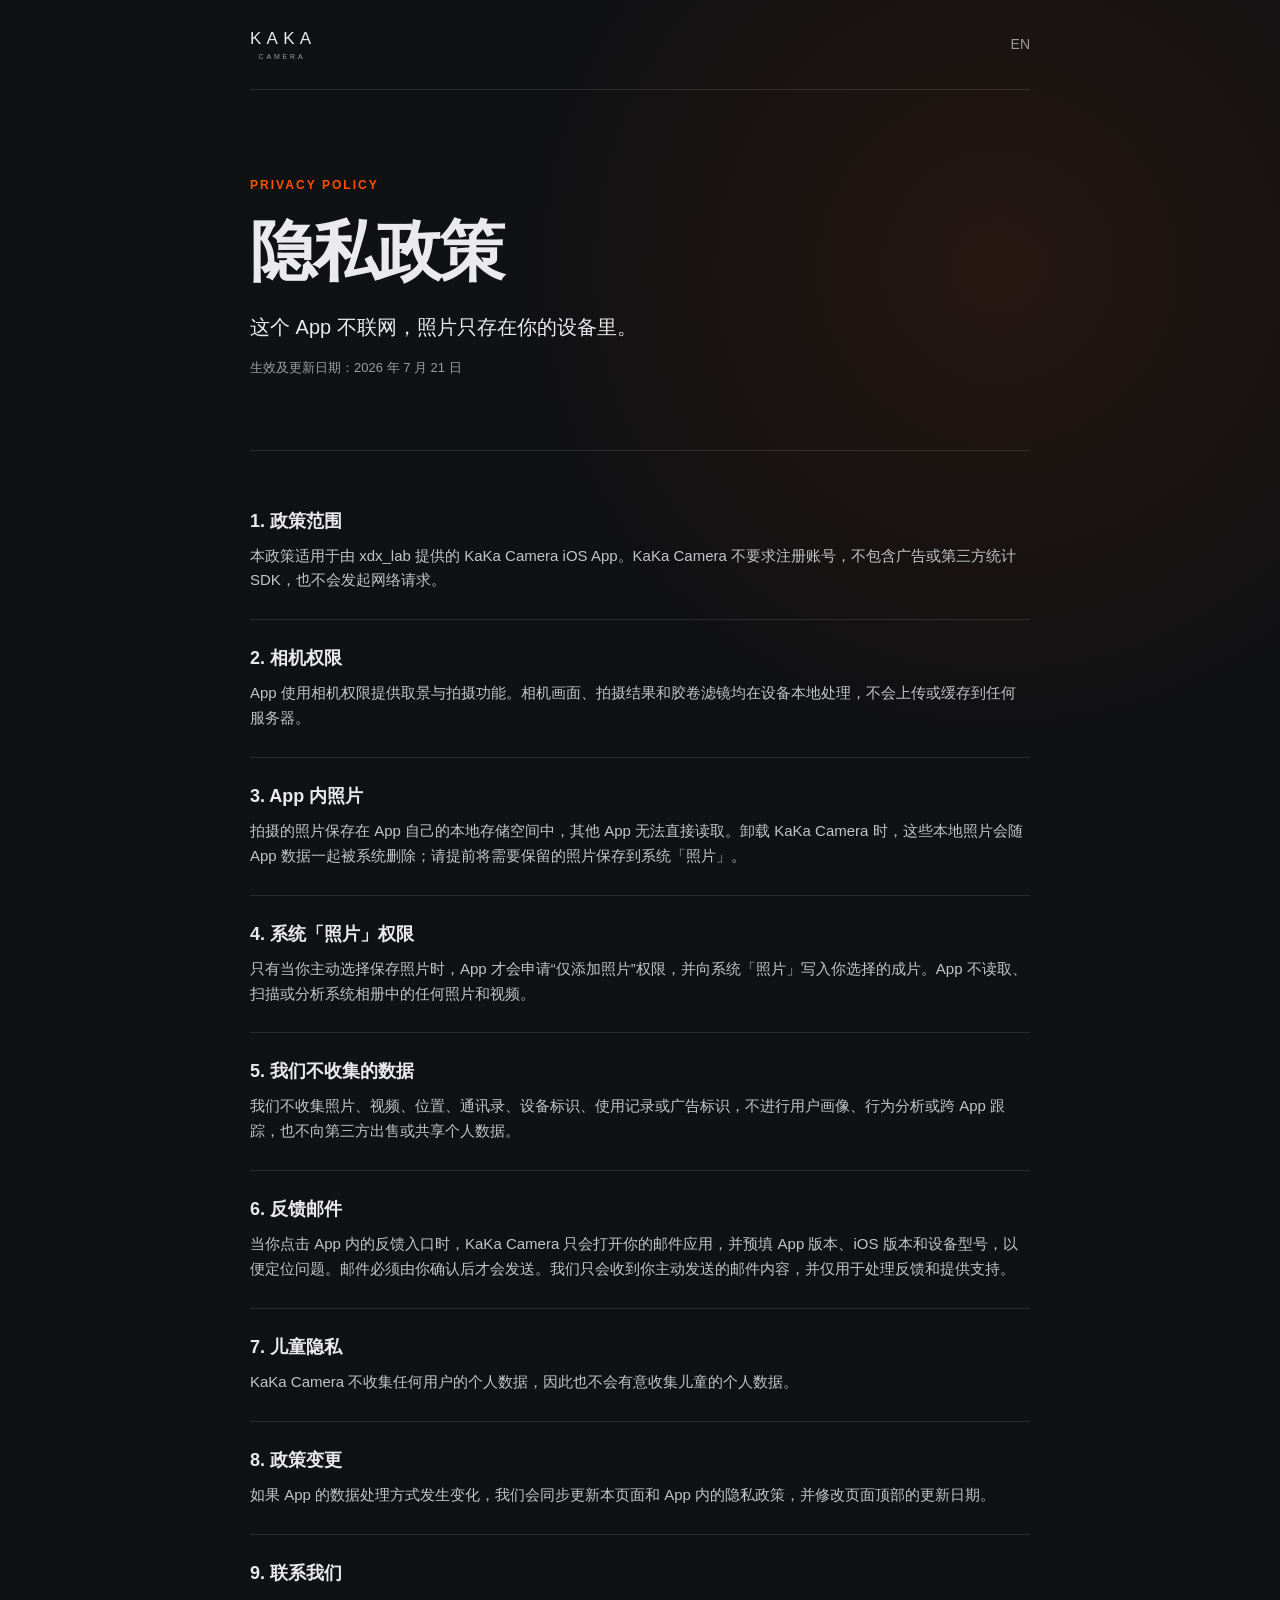
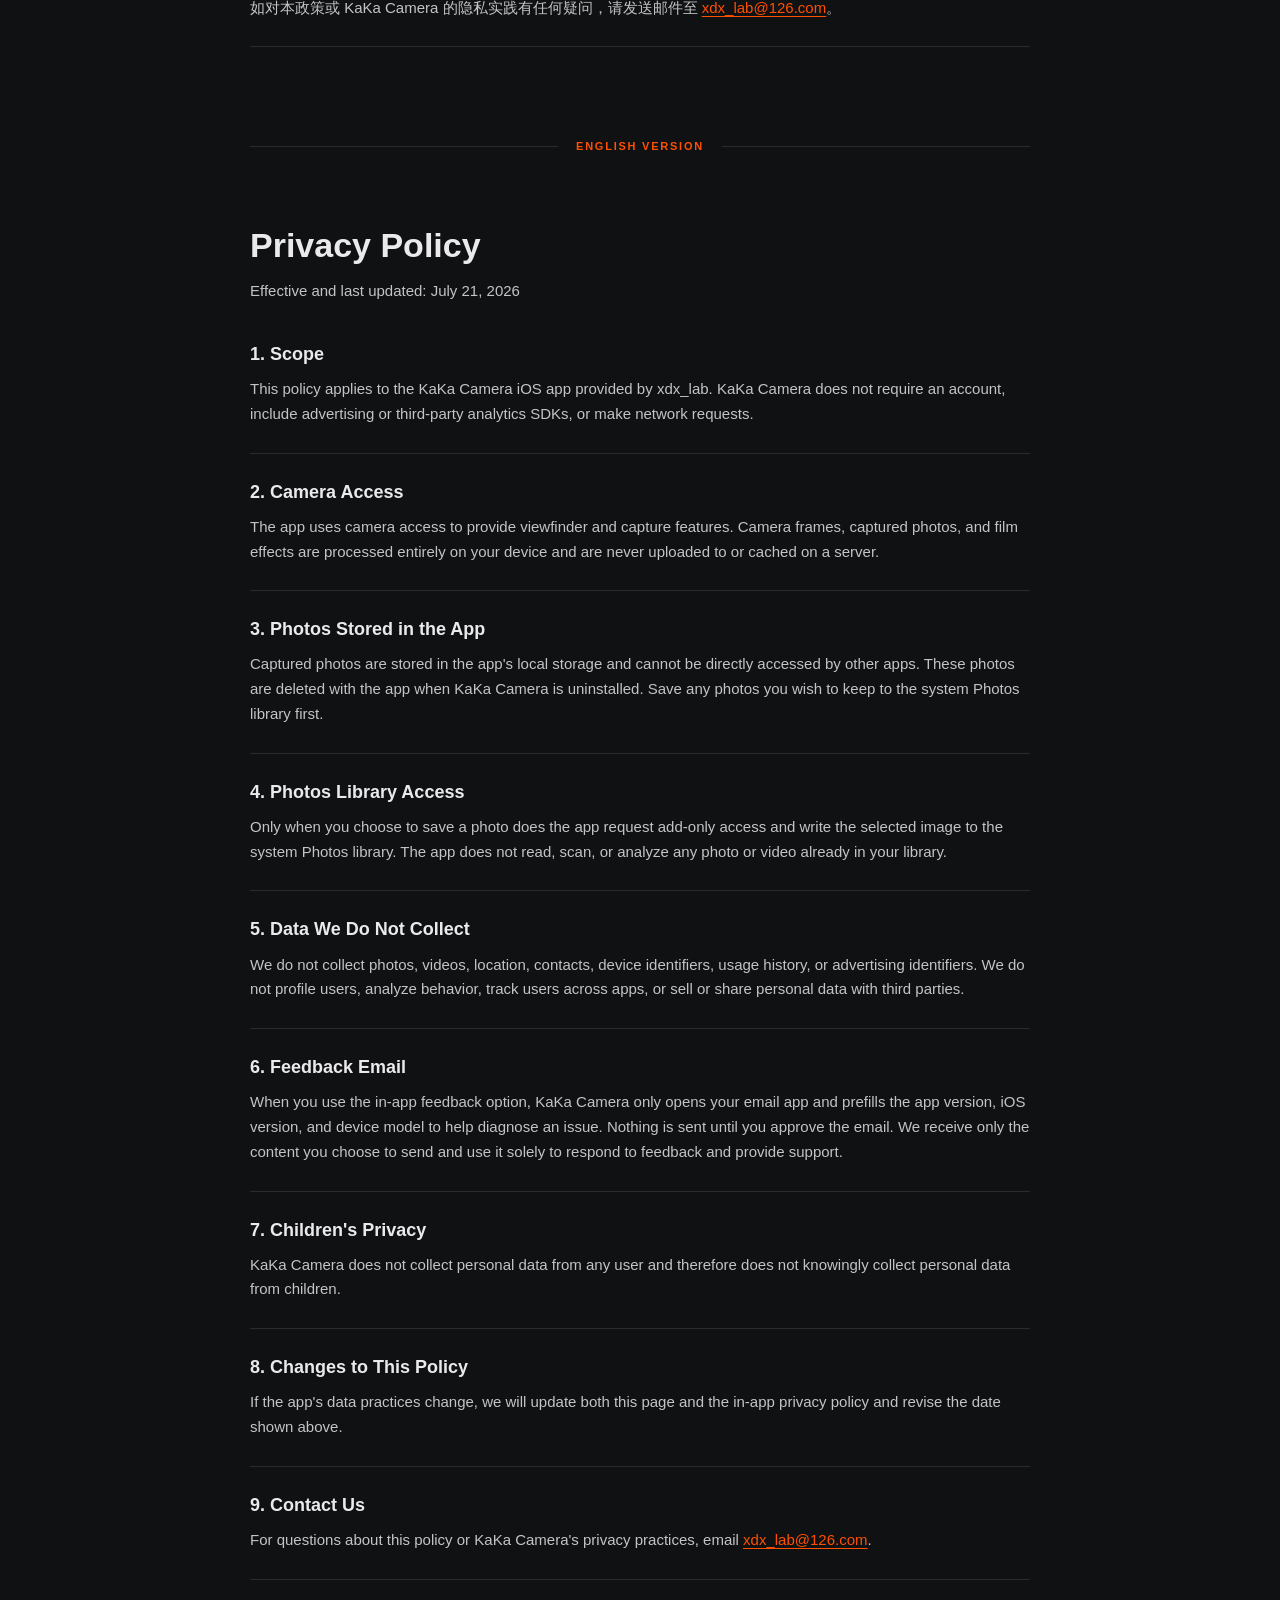
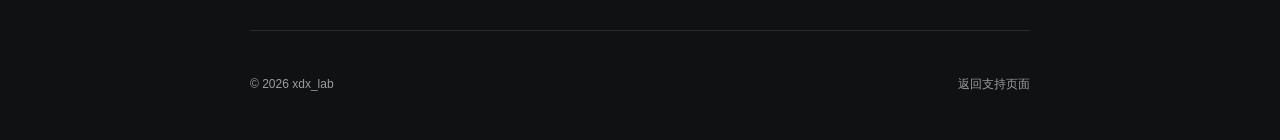
==== privacy-policy/index.html @ 262ce5a3 "Publish KaKa Camera privacy and support pages" ====
<!doctype html>
<html lang="zh-CN">
<head>
  <meta charset="utf-8">
  <meta name="viewport" content="width=device-width, initial-scale=1">
  <meta name="description" content="KaKa Camera 隐私政策：不联网、不跟踪，照片仅保存在设备本地。">
  <meta name="theme-color" content="#1a1b1d">
  <title>KaKa Camera · 隐私政策</title>
  <link rel="stylesheet" href="../styles.css">
</head>
<body>
  <main class="shell policy-shell">
    <nav class="topbar" aria-label="主导航">
      <a class="wordmark" href="../" aria-label="返回 KaKa Camera 首页">
        <span>KAKA</span>
        <small>CAMERA</small>
      </a>
      <a class="nav-link" href="#english">EN</a>
    </nav>

    <header class="policy-header">
      <div class="eyebrow">PRIVACY POLICY</div>
      <h1>隐私政策</h1>
      <p class="policy-summary">这个 App 不联网，照片只存在你的设备里。</p>
      <p class="updated">生效及更新日期：2026 年 7 月 21 日</p>
    </header>

    <article class="policy-content" aria-labelledby="policy-zh-title">
      <h2 id="policy-zh-title" class="visually-hidden">KaKa Camera 中文隐私政策</h2>

      <section>
        <h2>1. 政策范围</h2>
        <p>本政策适用于由 xdx_lab 提供的 KaKa Camera iOS App。KaKa Camera 不要求注册账号，不包含广告或第三方统计 SDK，也不会发起网络请求。</p>
      </section>

      <section>
        <h2>2. 相机权限</h2>
        <p>App 使用相机权限提供取景与拍摄功能。相机画面、拍摄结果和胶卷滤镜均在设备本地处理，不会上传或缓存到任何服务器。</p>
      </section>

      <section>
        <h2>3. App 内照片</h2>
        <p>拍摄的照片保存在 App 自己的本地存储空间中，其他 App 无法直接读取。卸载 KaKa Camera 时，这些本地照片会随 App 数据一起被系统删除；请提前将需要保留的照片保存到系统「照片」。</p>
      </section>

      <section>
        <h2>4. 系统「照片」权限</h2>
        <p>只有当你主动选择保存照片时，App 才会申请“仅添加照片”权限，并向系统「照片」写入你选择的成片。App 不读取、扫描或分析系统相册中的任何照片和视频。</p>
      </section>

      <section>
        <h2>5. 我们不收集的数据</h2>
        <p>我们不收集照片、视频、位置、通讯录、设备标识、使用记录或广告标识，不进行用户画像、行为分析或跨 App 跟踪，也不向第三方出售或共享个人数据。</p>
      </section>

      <section>
        <h2>6. 反馈邮件</h2>
        <p>当你点击 App 内的反馈入口时，KaKa Camera 只会打开你的邮件应用，并预填 App 版本、iOS 版本和设备型号，以便定位问题。邮件必须由你确认后才会发送。我们只会收到你主动发送的邮件内容，并仅用于处理反馈和提供支持。</p>
      </section>

      <section>
        <h2>7. 儿童隐私</h2>
        <p>KaKa Camera 不收集任何用户的个人数据，因此也不会有意收集儿童的个人数据。</p>
      </section>

      <section>
        <h2>8. 政策变更</h2>
        <p>如果 App 的数据处理方式发生变化，我们会同步更新本页面和 App 内的隐私政策，并修改页面顶部的更新日期。</p>
      </section>

      <section>
        <h2>9. 联系我们</h2>
        <p>如对本政策或 KaKa Camera 的隐私实践有任何疑问，请发送邮件至 <a href="mailto:xdx_lab@126.com?subject=KaKa%20Camera%20%E9%9A%90%E7%A7%81%E9%97%AE%E9%A2%98">xdx_lab@126.com</a>。</p>
      </section>
    </article>

    <div class="language-divider" role="separator"><span>ENGLISH VERSION</span></div>

    <article class="policy-content" id="english" lang="en" aria-labelledby="policy-en-title">
      <header class="english-header">
        <h2 id="policy-en-title">Privacy Policy</h2>
        <p class="updated">Effective and last updated: July 21, 2026</p>
      </header>

      <section>
        <h2>1. Scope</h2>
        <p>This policy applies to the KaKa Camera iOS app provided by xdx_lab. KaKa Camera does not require an account, include advertising or third-party analytics SDKs, or make network requests.</p>
      </section>

      <section>
        <h2>2. Camera Access</h2>
        <p>The app uses camera access to provide viewfinder and capture features. Camera frames, captured photos, and film effects are processed entirely on your device and are never uploaded to or cached on a server.</p>
      </section>

      <section>
        <h2>3. Photos Stored in the App</h2>
        <p>Captured photos are stored in the app's local storage and cannot be directly accessed by other apps. These photos are deleted with the app when KaKa Camera is uninstalled. Save any photos you wish to keep to the system Photos library first.</p>
      </section>

      <section>
        <h2>4. Photos Library Access</h2>
        <p>Only when you choose to save a photo does the app request add-only access and write the selected image to the system Photos library. The app does not read, scan, or analyze any photo or video already in your library.</p>
      </section>

      <section>
        <h2>5. Data We Do Not Collect</h2>
        <p>We do not collect photos, videos, location, contacts, device identifiers, usage history, or advertising identifiers. We do not profile users, analyze behavior, track users across apps, or sell or share personal data with third parties.</p>
      </section>

      <section>
        <h2>6. Feedback Email</h2>
        <p>When you use the in-app feedback option, KaKa Camera only opens your email app and prefills the app version, iOS version, and device model to help diagnose an issue. Nothing is sent until you approve the email. We receive only the content you choose to send and use it solely to respond to feedback and provide support.</p>
      </section>

      <section>
        <h2>7. Children's Privacy</h2>
        <p>KaKa Camera does not collect personal data from any user and therefore does not knowingly collect personal data from children.</p>
      </section>

      <section>
        <h2>8. Changes to This Policy</h2>
        <p>If the app's data practices change, we will update both this page and the in-app privacy policy and revise the date shown above.</p>
      </section>

      <section>
        <h2>9. Contact Us</h2>
        <p>For questions about this policy or KaKa Camera's privacy practices, email <a href="mailto:xdx_lab@126.com?subject=KaKa%20Camera%20Privacy">xdx_lab@126.com</a>.</p>
      </section>
    </article>

    <footer>
      <span>© 2026 xdx_lab</span>
      <a href="../">返回支持页面</a>
    </footer>
  </main>
</body>
</html>
---- styles.css ----
:root {
  color-scheme: dark;
  --background: #101113;
  --surface: #1a1b1d;
  --surface-raised: #202225;
  --text: #eaeaec;
  --muted: #9a9ca0;
  --line: rgba(255, 255, 255, 0.11);
  --accent: #fe5000;
  --accent-soft: rgba(254, 80, 0, 0.12);
  --max-width: 980px;
  font-family: -apple-system, BlinkMacSystemFont, "SF Pro Display", "PingFang SC", "Helvetica Neue", Arial, sans-serif;
}

* {
  box-sizing: border-box;
}

html {
  scroll-behavior: smooth;
}

body {
  margin: 0;
  background:
    radial-gradient(circle at 78% 8%, rgba(254, 80, 0, 0.09), transparent 30rem),
    var(--background);
  color: var(--text);
  line-height: 1.65;
  -webkit-font-smoothing: antialiased;
}

a {
  color: inherit;
}

.shell {
  width: min(calc(100% - 40px), var(--max-width));
  margin: 0 auto;
}

.topbar {
  min-height: 90px;
  display: flex;
  align-items: center;
  justify-content: space-between;
  border-bottom: 1px solid var(--line);
}

.wordmark {
  display: inline-flex;
  flex-direction: column;
  align-items: center;
  text-decoration: none;
  line-height: 1;
}

.wordmark span {
  font-size: 17px;
  font-weight: 500;
  letter-spacing: 0.31em;
  margin-right: -0.31em;
}

.wordmark small {
  margin-top: 6px;
  font-size: 7px;
  letter-spacing: 0.4em;
  margin-right: -0.4em;
  color: var(--muted);
}

.nav-link {
  color: var(--muted);
  text-decoration: none;
  font-size: 14px;
  transition: color 160ms ease;
}

.nav-link:hover,
.nav-link:focus-visible {
  color: var(--text);
}

.hero {
  padding: 108px 0 94px;
  max-width: 780px;
}

.eyebrow {
  color: var(--accent);
  font-size: 12px;
  font-weight: 700;
  letter-spacing: 0.17em;
}

.hero h1,
.policy-header h1 {
  margin: 20px 0 24px;
  font-size: clamp(46px, 8vw, 78px);
  line-height: 1.08;
  letter-spacing: -0.045em;
  font-weight: 610;
}

.lead {
  max-width: 660px;
  margin: 0;
  color: var(--muted);
  font-size: clamp(17px, 2.4vw, 20px);
}

.actions {
  display: flex;
  flex-wrap: wrap;
  gap: 12px;
  margin-top: 38px;
}

.button {
  min-height: 48px;
  display: inline-flex;
  align-items: center;
  justify-content: center;
  padding: 0 22px;
  border-radius: 999px;
  text-decoration: none;
  font-size: 14px;
  font-weight: 600;
  transition: transform 160ms ease, background-color 160ms ease;
}

.button:hover {
  transform: translateY(-1px);
}

.button.primary {
  background: var(--accent);
  color: white;
}

.button.secondary {
  border: 1px solid var(--line);
  background: rgba(255, 255, 255, 0.035);
}

.feature-grid {
  display: grid;
  grid-template-columns: repeat(3, 1fr);
  gap: 14px;
}

.card {
  min-height: 220px;
  padding: 25px;
  border: 1px solid var(--line);
  border-radius: 22px;
  background: linear-gradient(145deg, rgba(255, 255, 255, 0.045), rgba(255, 255, 255, 0.018));
}

.number {
  color: var(--accent);
  font-size: 12px;
  font-variant-numeric: tabular-nums;
}

.card h2 {
  margin: 54px 0 8px;
  font-size: 20px;
}

.card p,
.support-panel p {
  margin: 0;
  color: var(--muted);
  font-size: 14px;
}

.support-panel {
  margin: 90px 0 38px;
  padding: 34px;
  display: flex;
  align-items: center;
  justify-content: space-between;
  gap: 28px;
  border-radius: 24px;
  background: var(--surface);
  border: 1px solid var(--line);
}

.support-panel h2 {
  margin: 8px 0 6px;
  font-size: 28px;
}

.email-link {
  color: var(--accent);
  font-weight: 600;
  text-decoration: none;
  white-space: nowrap;
}

footer {
  min-height: 110px;
  display: flex;
  align-items: center;
  justify-content: space-between;
  gap: 20px;
  border-top: 1px solid var(--line);
  color: var(--muted);
  font-size: 12px;
}

footer a {
  color: var(--muted);
  text-decoration: none;
}

.policy-shell {
  max-width: 780px;
}

.policy-header {
  padding: 86px 0 58px;
  border-bottom: 1px solid var(--line);
}

.policy-header h1 {
  font-size: clamp(44px, 7vw, 66px);
}

.policy-summary {
  margin: 0 0 10px;
  font-size: 20px;
}

.updated {
  color: var(--muted);
  font-size: 13px;
}

.policy-content {
  padding: 32px 0 50px;
}

.policy-content section {
  padding: 26px 0;
  border-bottom: 1px solid var(--line);
}

.policy-content h2 {
  margin: 0 0 10px;
  font-size: 18px;
  line-height: 1.4;
}

.policy-content p {
  margin: 0;
  color: #c3c4c7;
  font-size: 15px;
}

.policy-content a {
  color: var(--accent);
  text-underline-offset: 3px;
}

.language-divider {
  display: flex;
  align-items: center;
  gap: 18px;
  margin-top: 40px;
  color: var(--accent);
  font-size: 11px;
  font-weight: 700;
  letter-spacing: 0.16em;
}

.language-divider::before,
.language-divider::after {
  content: "";
  flex: 1;
  height: 1px;
  background: var(--line);
}

.english-header {
  padding: 34px 0 12px;
}

.english-header h2 {
  font-size: 34px;
}

.visually-hidden {
  position: absolute;
  width: 1px;
  height: 1px;
  padding: 0;
  margin: -1px;
  overflow: hidden;
  clip: rect(0, 0, 0, 0);
  white-space: nowrap;
  border: 0;
}

@media (max-width: 720px) {
  .shell {
    width: min(calc(100% - 28px), var(--max-width));
  }

  .topbar {
    min-height: 76px;
  }

  .hero {
    padding: 76px 0 68px;
  }

  .feature-grid {
    grid-template-columns: 1fr;
  }

  .card {
    min-height: 170px;
  }

  .card h2 {
    margin-top: 32px;
  }

  .support-panel {
    margin-top: 60px;
    padding: 26px;
    align-items: flex-start;
    flex-direction: column;
  }

  .policy-header {
    padding: 66px 0 44px;
  }
}

@media (prefers-reduced-motion: reduce) {
  html {
    scroll-behavior: auto;
  }

  .button,
  .nav-link {
    transition: none;
  }
}
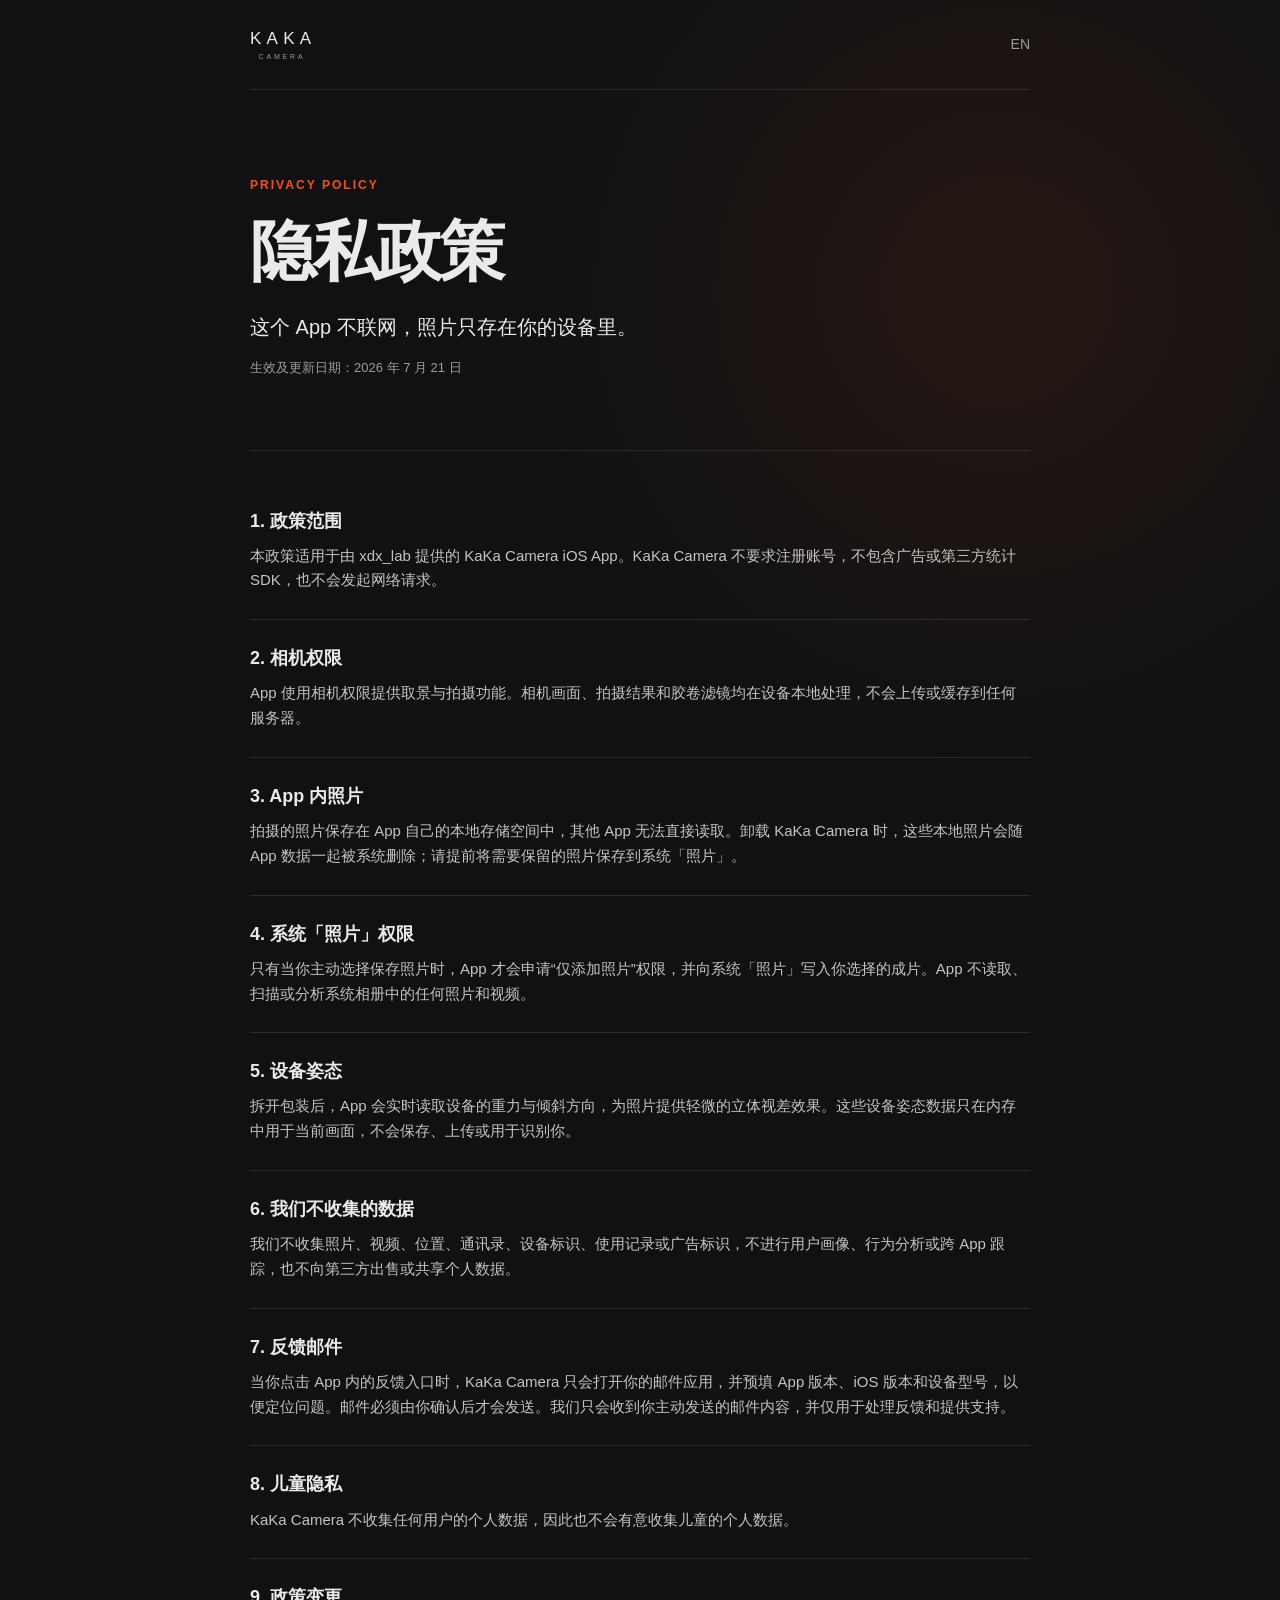
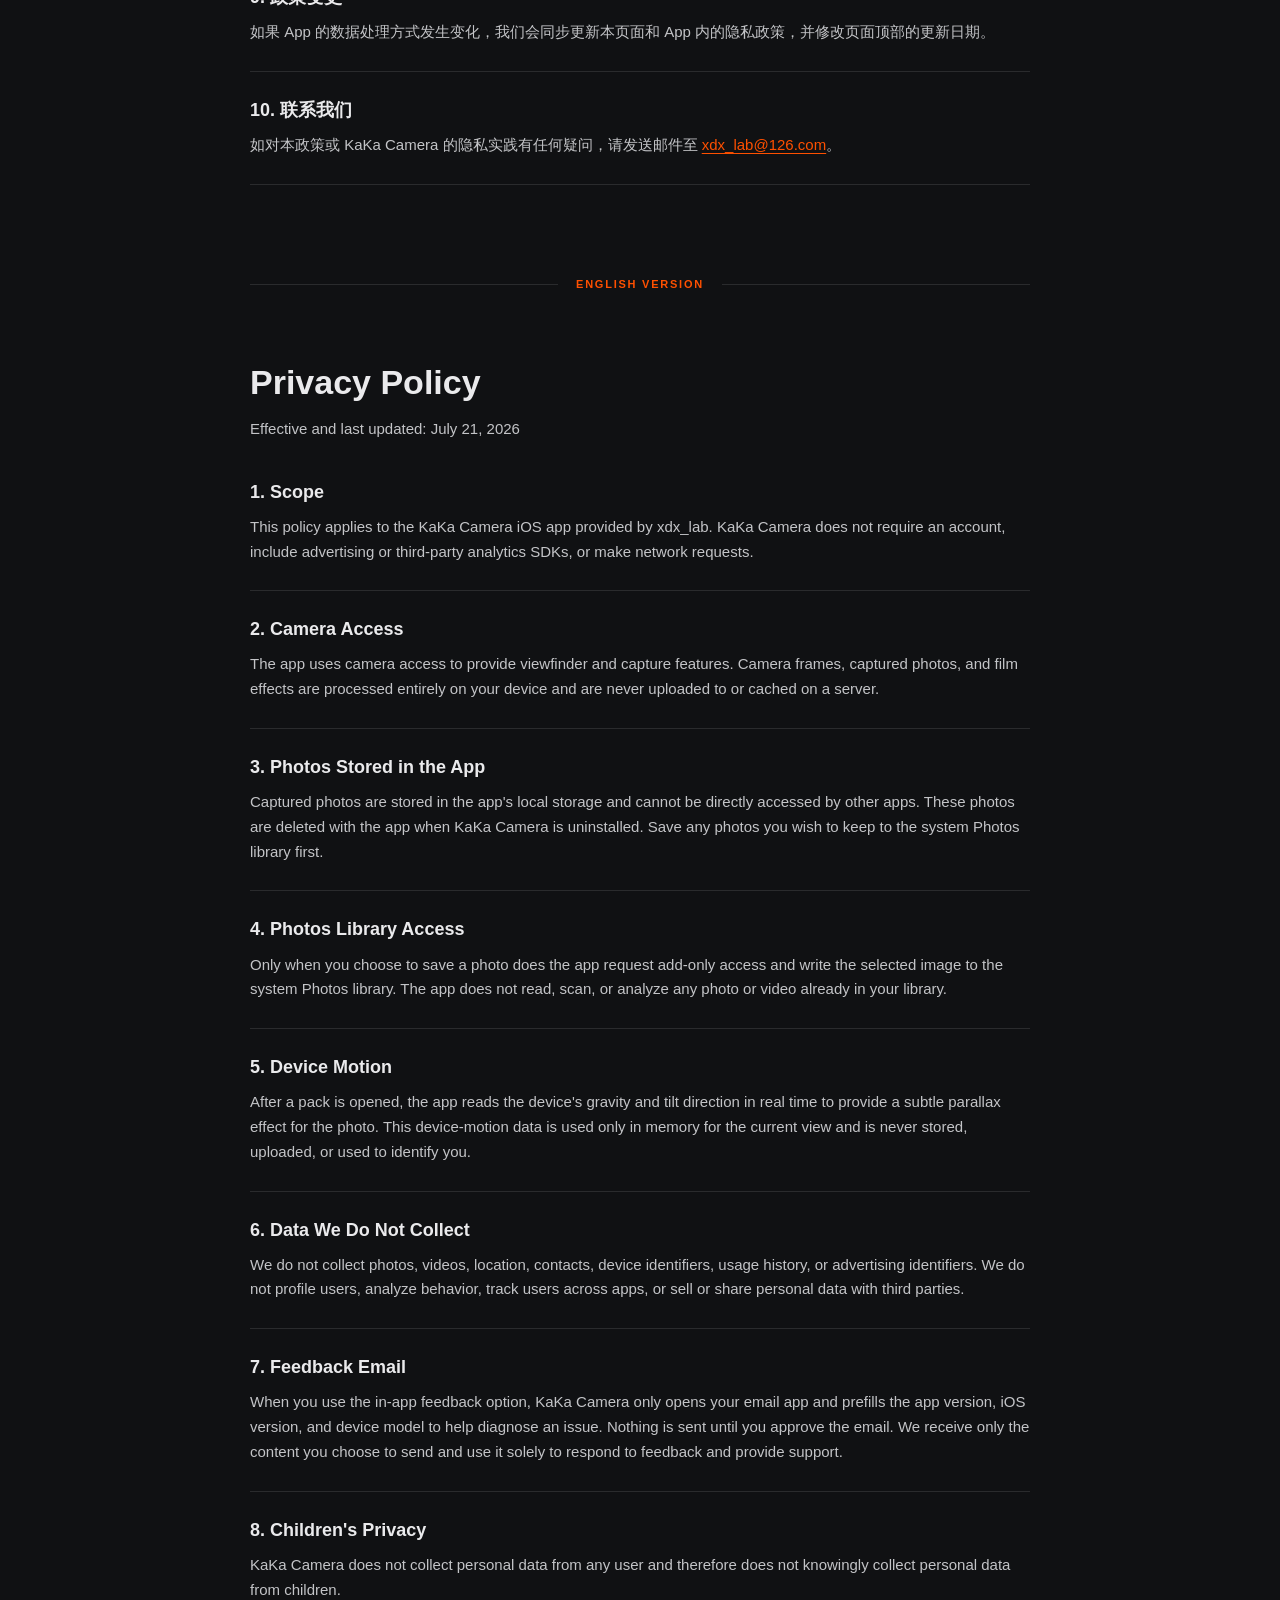
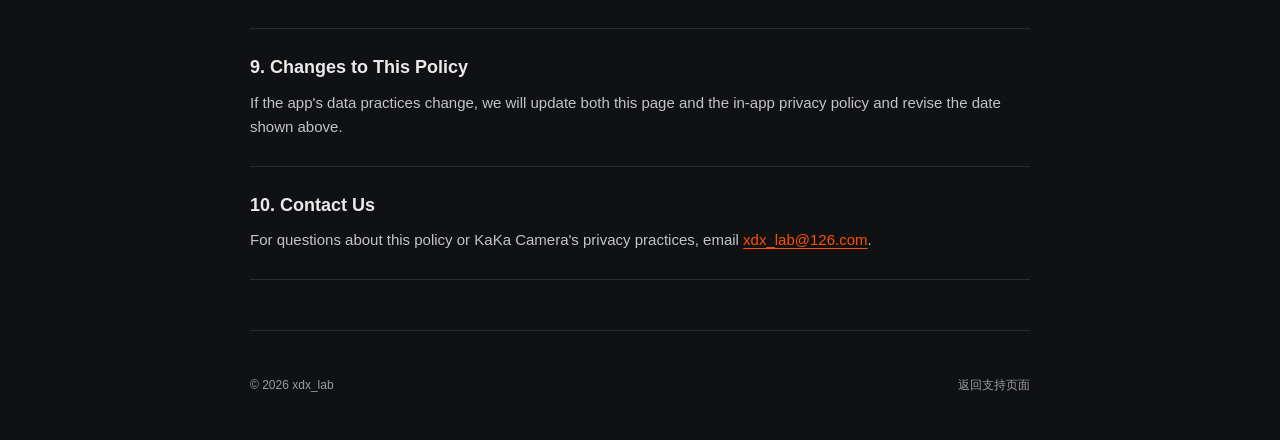
==== commit fc792a88: "Document on-device motion data use" ====
--- a/privacy-policy/index.html
+++ b/privacy-policy/index.html
@@ -49,27 +49,32 @@
       </section>
 
       <section>
-        <h2>5. 我们不收集的数据</h2>
+        <h2>5. 设备姿态</h2>
+        <p>拆开包装后，App 会实时读取设备的重力与倾斜方向，为照片提供轻微的立体视差效果。这些设备姿态数据只在内存中用于当前画面，不会保存、上传或用于识别你。</p>
+      </section>
+
+      <section>
+        <h2>6. 我们不收集的数据</h2>
         <p>我们不收集照片、视频、位置、通讯录、设备标识、使用记录或广告标识，不进行用户画像、行为分析或跨 App 跟踪，也不向第三方出售或共享个人数据。</p>
       </section>
 
       <section>
-        <h2>6. 反馈邮件</h2>
+        <h2>7. 反馈邮件</h2>
         <p>当你点击 App 内的反馈入口时，KaKa Camera 只会打开你的邮件应用，并预填 App 版本、iOS 版本和设备型号，以便定位问题。邮件必须由你确认后才会发送。我们只会收到你主动发送的邮件内容，并仅用于处理反馈和提供支持。</p>
       </section>
 
       <section>
-        <h2>7. 儿童隐私</h2>
+        <h2>8. 儿童隐私</h2>
         <p>KaKa Camera 不收集任何用户的个人数据，因此也不会有意收集儿童的个人数据。</p>
       </section>
 
       <section>
-        <h2>8. 政策变更</h2>
+        <h2>9. 政策变更</h2>
         <p>如果 App 的数据处理方式发生变化，我们会同步更新本页面和 App 内的隐私政策，并修改页面顶部的更新日期。</p>
       </section>
 
       <section>
-        <h2>9. 联系我们</h2>
+        <h2>10. 联系我们</h2>
         <p>如对本政策或 KaKa Camera 的隐私实践有任何疑问，请发送邮件至 <a href="mailto:xdx_lab@126.com?subject=KaKa%20Camera%20%E9%9A%90%E7%A7%81%E9%97%AE%E9%A2%98">xdx_lab@126.com</a>。</p>
       </section>
     </article>
@@ -103,27 +108,32 @@
       </section>
 
       <section>
-        <h2>5. Data We Do Not Collect</h2>
+        <h2>5. Device Motion</h2>
+        <p>After a pack is opened, the app reads the device's gravity and tilt direction in real time to provide a subtle parallax effect for the photo. This device-motion data is used only in memory for the current view and is never stored, uploaded, or used to identify you.</p>
+      </section>
+
+      <section>
+        <h2>6. Data We Do Not Collect</h2>
         <p>We do not collect photos, videos, location, contacts, device identifiers, usage history, or advertising identifiers. We do not profile users, analyze behavior, track users across apps, or sell or share personal data with third parties.</p>
       </section>
 
       <section>
-        <h2>6. Feedback Email</h2>
+        <h2>7. Feedback Email</h2>
         <p>When you use the in-app feedback option, KaKa Camera only opens your email app and prefills the app version, iOS version, and device model to help diagnose an issue. Nothing is sent until you approve the email. We receive only the content you choose to send and use it solely to respond to feedback and provide support.</p>
       </section>
 
       <section>
-        <h2>7. Children's Privacy</h2>
+        <h2>8. Children's Privacy</h2>
         <p>KaKa Camera does not collect personal data from any user and therefore does not knowingly collect personal data from children.</p>
       </section>
 
       <section>
-        <h2>8. Changes to This Policy</h2>
+        <h2>9. Changes to This Policy</h2>
         <p>If the app's data practices change, we will update both this page and the in-app privacy policy and revise the date shown above.</p>
       </section>
 
       <section>
-        <h2>9. Contact Us</h2>
+        <h2>10. Contact Us</h2>
         <p>For questions about this policy or KaKa Camera's privacy practices, email <a href="mailto:xdx_lab@126.com?subject=KaKa%20Camera%20Privacy">xdx_lab@126.com</a>.</p>
       </section>
     </article>
